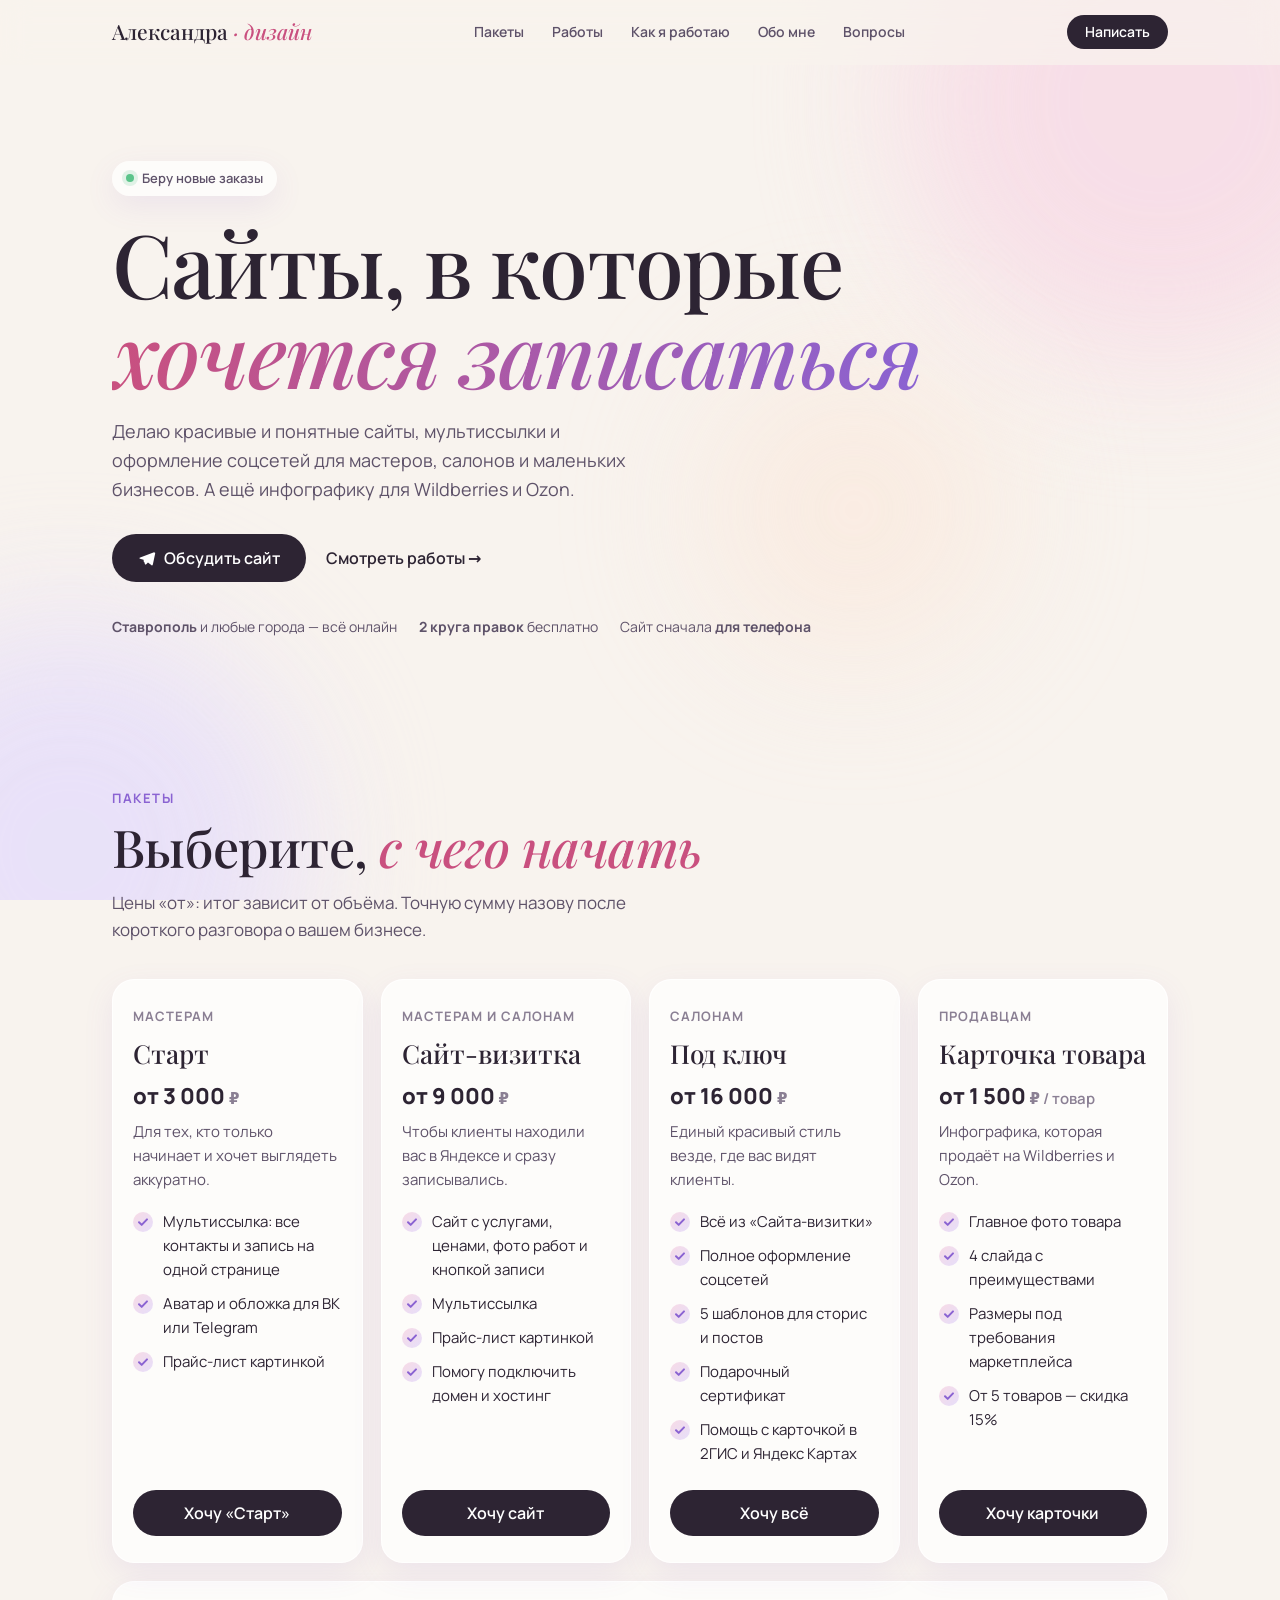
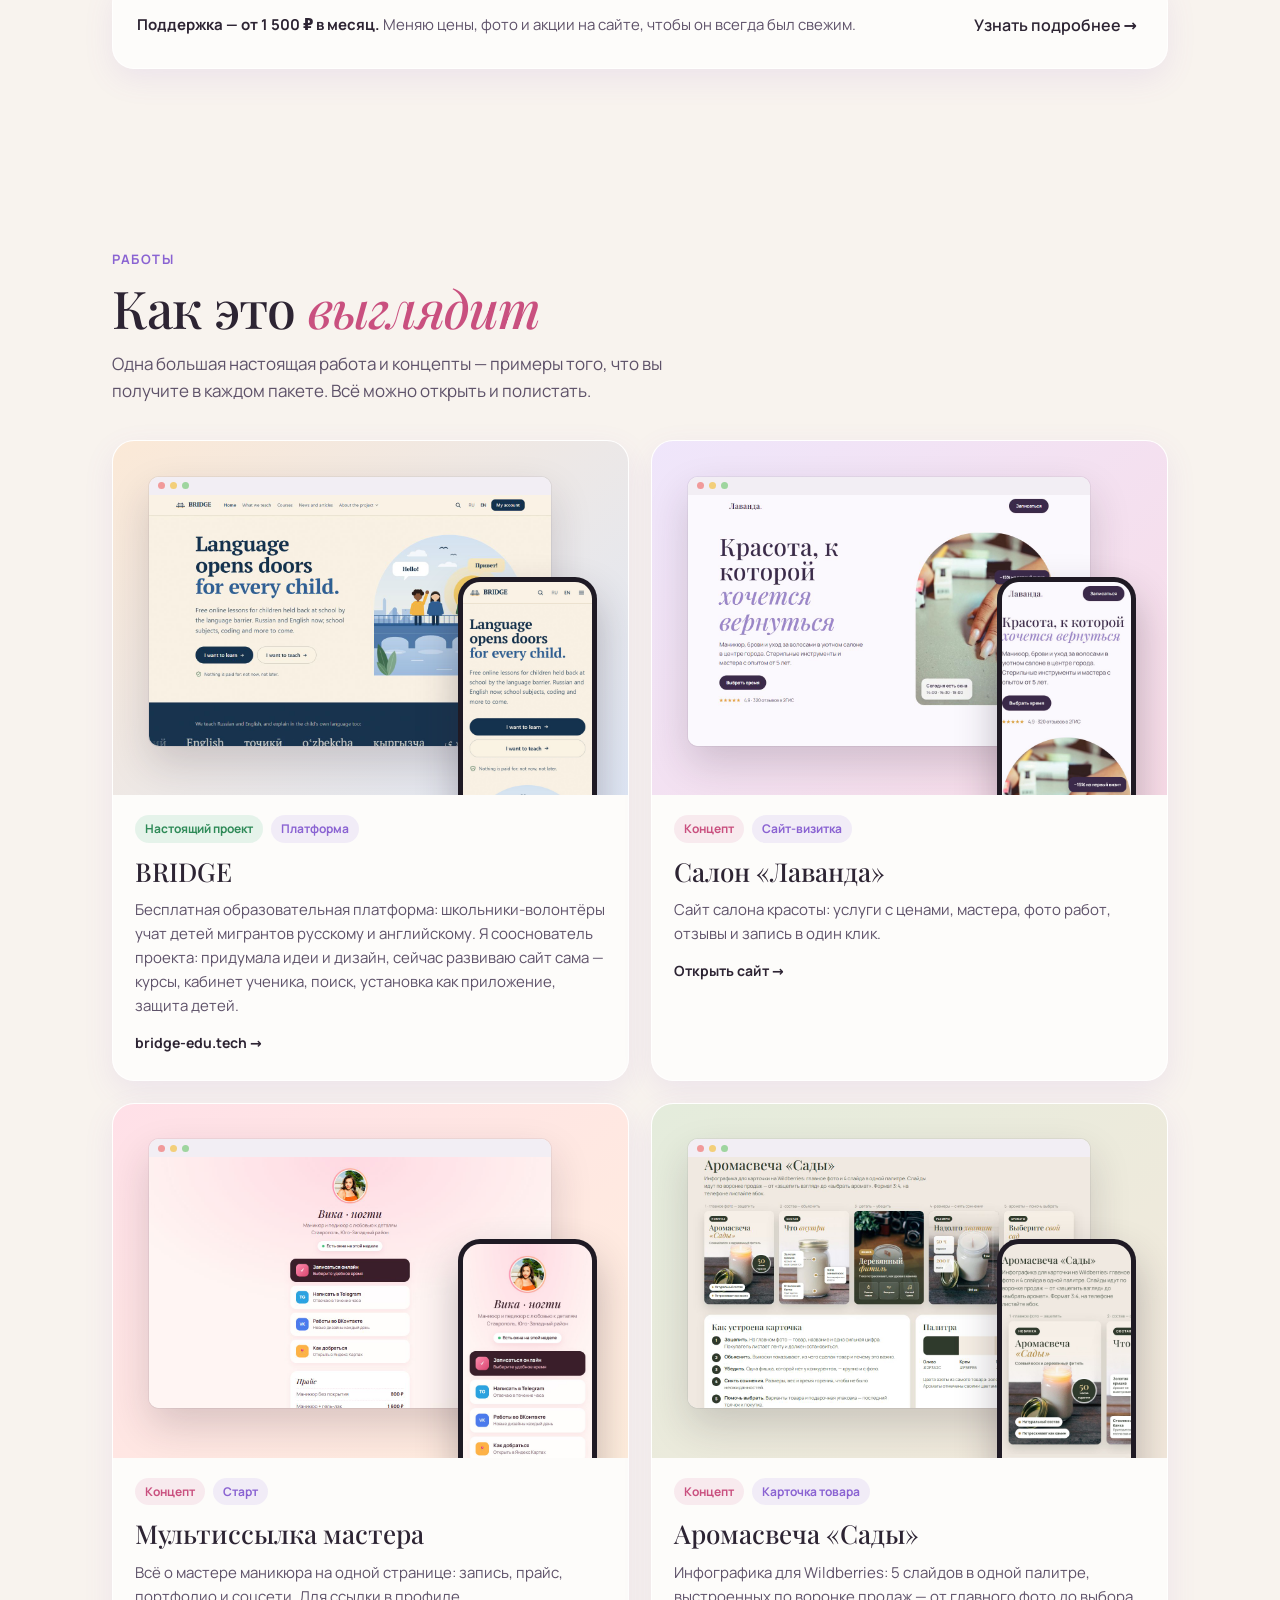
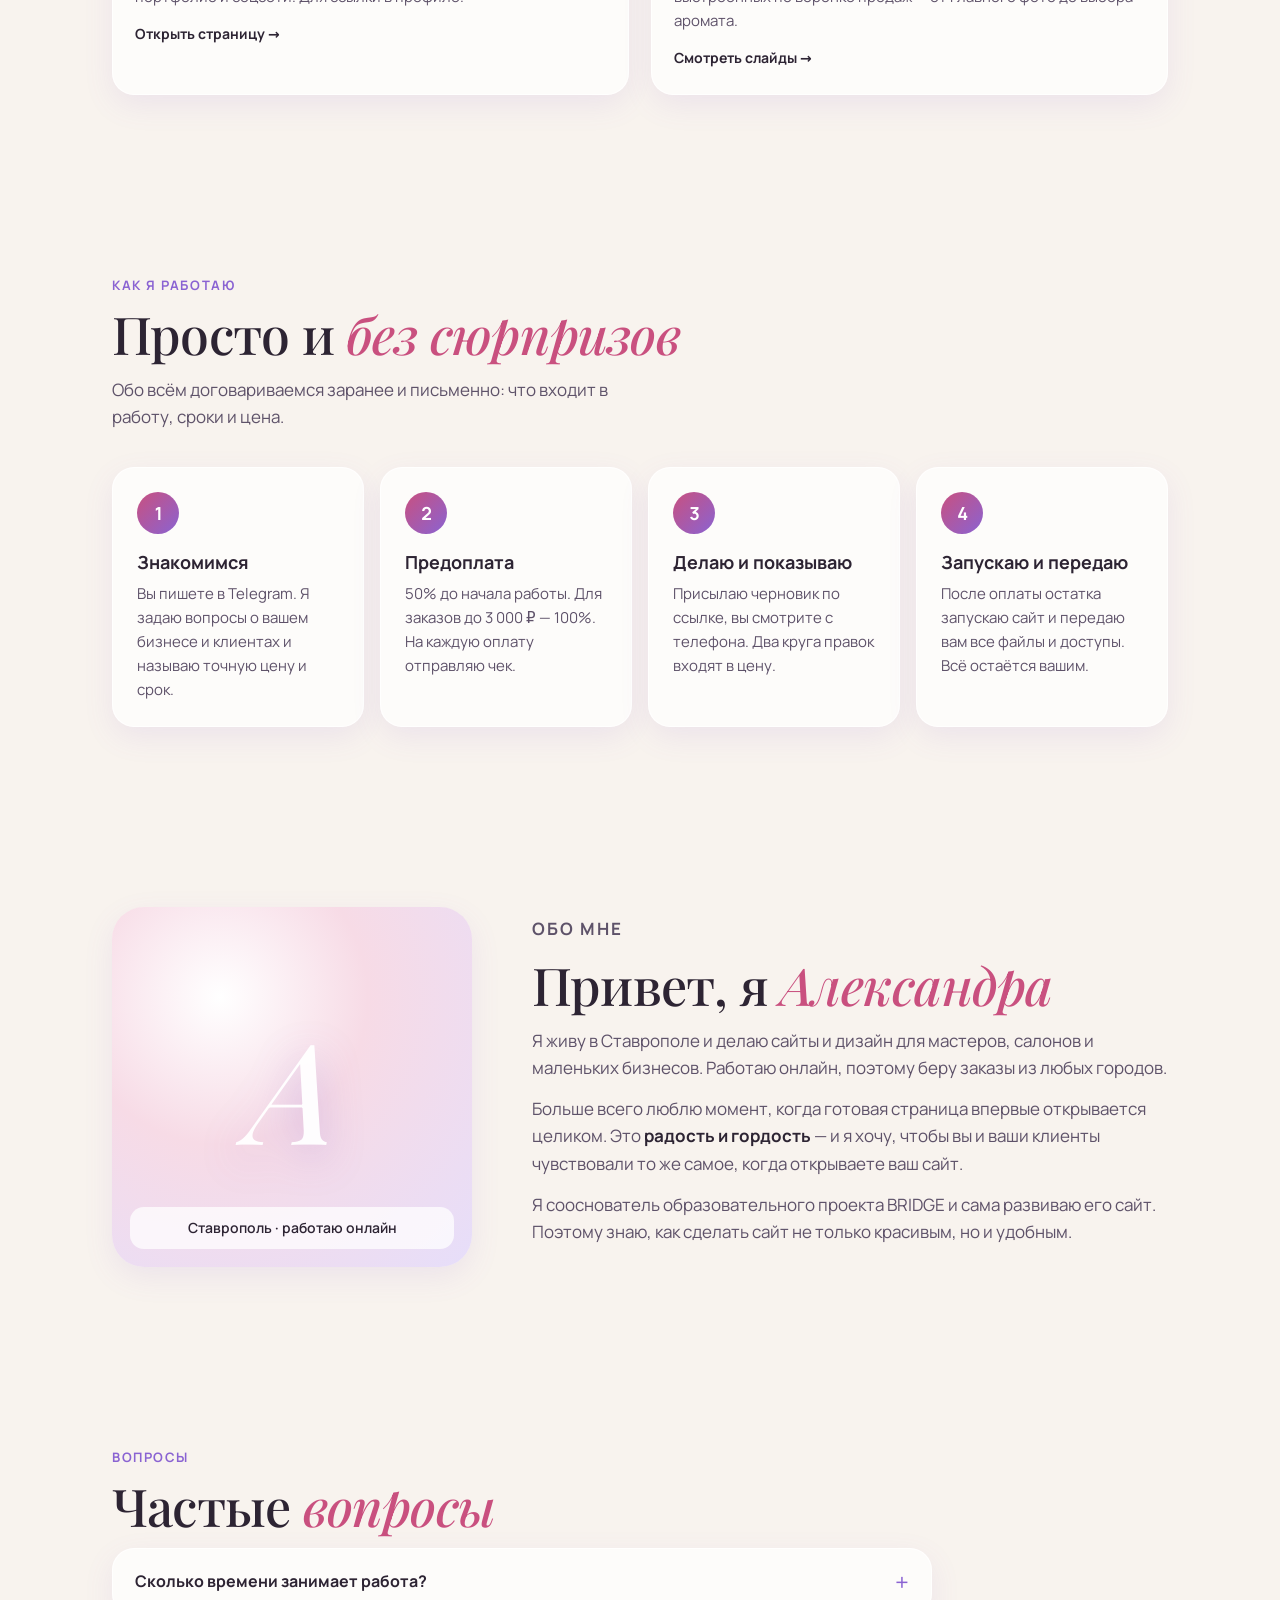
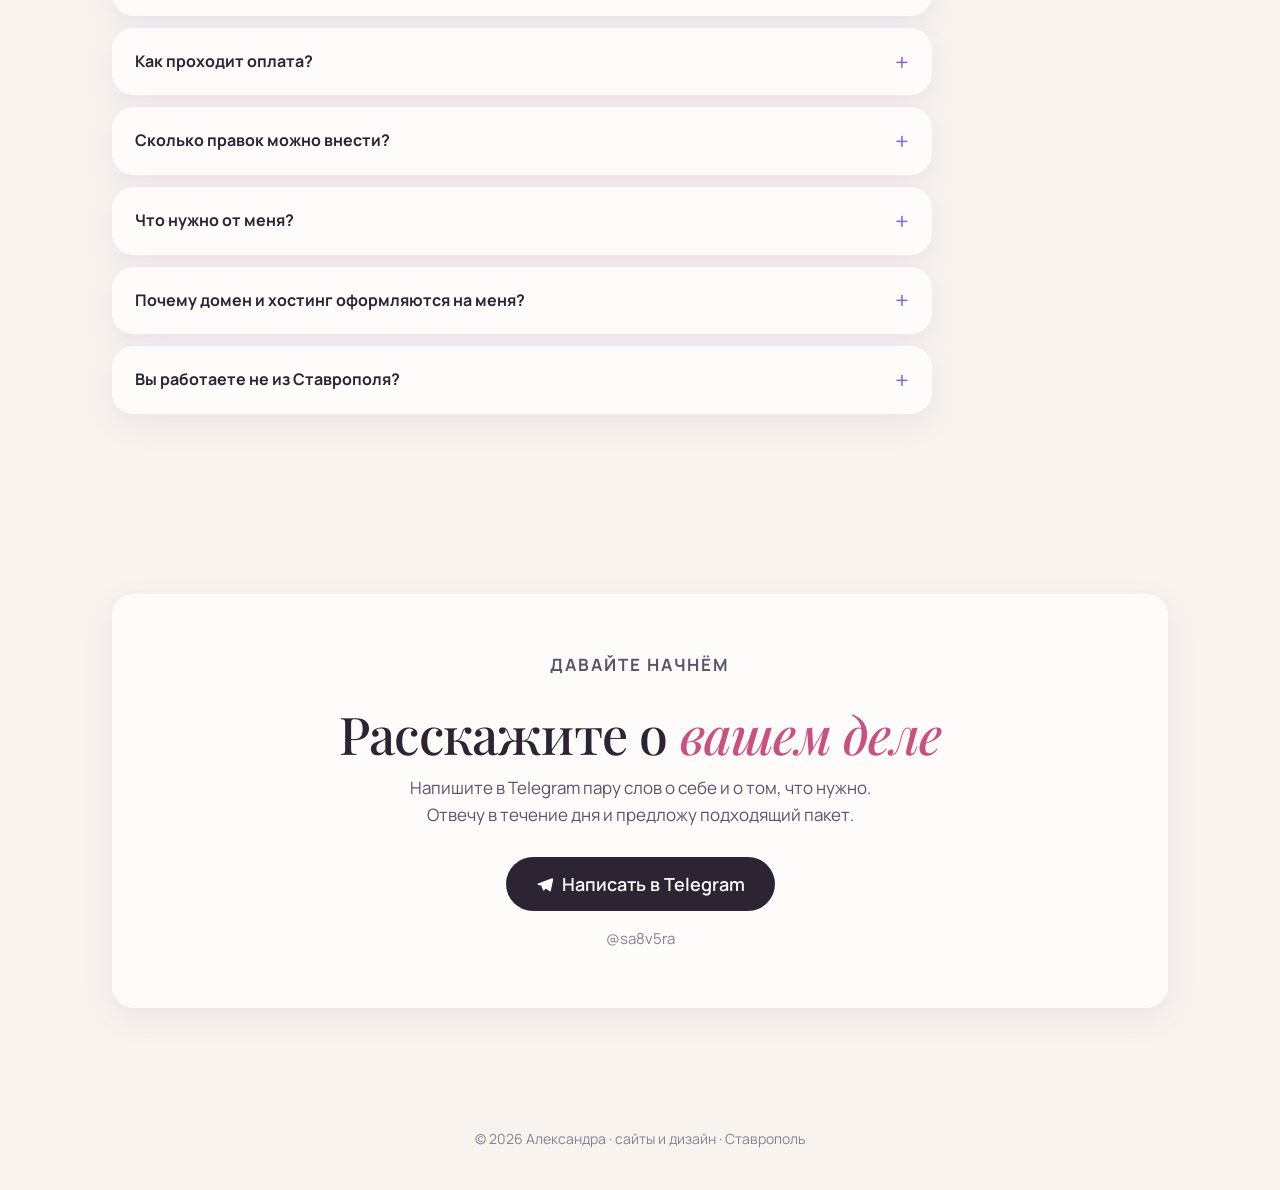
==== index.html @ 1913d943 "Portfolio site: packages, works and contact Co-Authored-By: Claude Opus 5.5 <noreply@anthropic.com>" ====
<!doctype html>
<html lang="ru">
<head>
  <meta charset="utf-8">
  <meta name="viewport" content="width=device-width, initial-scale=1">
  <title>Александра — сайты и дизайн для мастеров и салонов</title>
  <meta name="description" content="Красивые и понятные сайты, мультиссылки, оформление соцсетей и инфографика для маркетплейсов. Ставрополь и любые города.">
  <meta property="og:title" content="Александра — сайты, в которые хочется записаться">
  <meta property="og:description" content="Сайты и дизайн для мастеров, салонов и маленьких бизнесов. Ставрополь и любые города.">
  <meta property="og:type" content="website">
  <meta property="og:image" content="https://viellaswam1.github.io/img/og.jpg">
  <meta property="og:url" content="https://viellaswam1.github.io/">
  <meta name="theme-color" content="#f8f3ee">
  <link rel="icon" href="favicon.svg" type="image/svg+xml">
  <link rel="preload" href="fonts/playfair-display-cyrillic-500-normal.woff2" as="font" type="font/woff2" crossorigin>
  <link rel="preload" href="fonts/manrope-cyrillic-wght-normal.woff2" as="font" type="font/woff2" crossorigin>
  <link rel="stylesheet" href="styles.css">
</head>
<body>
  <div class="glow" aria-hidden="true"><span class="g1"></span><span class="g2"></span><span class="g3"></span></div>

  <header class="top" id="top">
    <div class="wrap">
      <a class="logo" href="#">Александра <em>· дизайн</em></a>
      <nav class="nav" aria-label="Разделы">
        <a href="#packs">Пакеты</a>
        <a href="#works">Работы</a>
        <a href="#how">Как я работаю</a>
        <a href="#about">Обо мне</a>
        <a href="#faq">Вопросы</a>
      </nav>
      <a class="btn" href="https://t.me/sa8v5ra" target="_blank" rel="noopener">Написать</a>
    </div>
  </header>

  <main>
    <section class="hero">
      <div class="wrap">
        <span class="badge reveal"><i></i>Беру новые заказы</span>
        <h1 class="reveal">Сайты, в которые<br><span class="shine">хочется записаться</span></h1>
        <p class="lead reveal">Делаю красивые и понятные сайты, мультиссылки и оформление соцсетей для мастеров, салонов и маленьких бизнесов. А ещё инфографику для Wildberries и Ozon.</p>
        <div class="actions reveal">
          <a class="btn" href="https://t.me/sa8v5ra" target="_blank" rel="noopener">
            <svg width="18" height="18" viewBox="0 0 24 24" fill="currentColor" aria-hidden="true"><path d="M21.4 4.2 2.9 11.3c-1.3.5-1.2 1.3-.2 1.6l4.7 1.5 1.8 5.6c.2.6.4.8.9.8.4 0 .6-.2.9-.5l2.3-2.2 4.8 3.5c.9.5 1.5.2 1.7-.8l3.1-14.7c.3-1.3-.5-1.9-1.5-1.4ZM9.6 14.1l8.6-7.8c.4-.3-.1-.5-.6-.2L7.3 13l.5 4.4 1.8-3.3Z"/></svg>
            Обсудить сайт
          </a>
          <a class="btn ghost" href="#works">Смотреть работы →</a>
        </div>
        <div class="facts reveal">
          <span><b>Ставрополь</b> и любые города — всё онлайн</span>
          <span><b>2 круга правок</b> бесплатно</span>
          <span>Сайт сначала <b>для телефона</b></span>
        </div>
      </div>
    </section>

    <section id="packs">
      <div class="wrap">
        <p class="eyebrow reveal">Пакеты</p>
        <h2 class="reveal">Выберите, <em>с чего начать</em></h2>
        <p class="section-lead reveal">Цены «от»: итог зависит от объёма. Точную сумму назову после короткого разговора о вашем бизнесе.</p>

        <div class="packs">
          <article class="card pack reveal">
            <span class="for">Мастерам</span>
            <h3>Старт</h3>
            <p class="price">от 3 000 <small>₽</small></p>
            <p class="who">Для тех, кто только начинает и хочет выглядеть аккуратно.</p>
            <ul>
              <li>Мультиссылка: все контакты и запись на одной странице</li>
              <li>Аватар и обложка для ВК или Telegram</li>
              <li>Прайс-лист картинкой</li>
            </ul>
            <a class="btn" href="https://t.me/sa8v5ra?text=Здравствуйте!%20Интересует%20пакет%20«Старт»" target="_blank" rel="noopener">Хочу «Старт»</a>
          </article>

          <article class="card pack reveal">
            <span class="for">Мастерам и салонам</span>
            <h3>Сайт-визитка</h3>
            <p class="price">от 9 000 <small>₽</small></p>
            <p class="who">Чтобы клиенты находили вас в Яндексе и сразу записывались.</p>
            <ul>
              <li>Сайт с услугами, ценами, фото работ и кнопкой записи</li>
              <li>Мультиссылка</li>
              <li>Прайс-лист картинкой</li>
              <li>Помогу подключить домен и хостинг</li>
            </ul>
            <a class="btn" href="https://t.me/sa8v5ra?text=Здравствуйте!%20Интересует%20пакет%20«Сайт-визитка»" target="_blank" rel="noopener">Хочу сайт</a>
          </article>

          <article class="card pack reveal">
            <span class="for">Салонам</span>
            <h3>Под ключ</h3>
            <p class="price">от 16 000 <small>₽</small></p>
            <p class="who">Единый красивый стиль везде, где вас видят клиенты.</p>
            <ul>
              <li>Всё из «Сайта-визитки»</li>
              <li>Полное оформление соцсетей</li>
              <li>5 шаблонов для сторис и постов</li>
              <li>Подарочный сертификат</li>
              <li>Помощь с карточкой в 2ГИС и Яндекс Картах</li>
            </ul>
            <a class="btn" href="https://t.me/sa8v5ra?text=Здравствуйте!%20Интересует%20пакет%20«Под%20ключ»" target="_blank" rel="noopener">Хочу всё</a>
          </article>

          <article class="card pack reveal">
            <span class="for">Продавцам</span>
            <h3>Карточка товара</h3>
            <p class="price">от 1 500 <small>₽ / товар</small></p>
            <p class="who">Инфографика, которая продаёт на Wildberries и Ozon.</p>
            <ul>
              <li>Главное фото товара</li>
              <li>4 слайда с преимуществами</li>
              <li>Размеры под требования маркетплейса</li>
              <li>От 5 товаров — скидка 15%</li>
            </ul>
            <a class="btn" href="https://t.me/sa8v5ra?text=Здравствуйте!%20Интересует%20инфографика%20для%20карточек" target="_blank" rel="noopener">Хочу карточки</a>
          </article>
        </div>

        <div class="card extra reveal">
          <p><b>Поддержка — от 1 500 ₽ в месяц.</b> Меняю цены, фото и акции на сайте, чтобы он всегда был свежим.</p>
          <a class="btn ghost" href="https://t.me/sa8v5ra?text=Здравствуйте!%20Интересует%20поддержка%20сайта" target="_blank" rel="noopener">Узнать подробнее →</a>
        </div>
      </div>
    </section>

    <section id="works">
      <div class="wrap">
        <p class="eyebrow reveal">Работы</p>
        <h2 class="reveal">Как это <em>выглядит</em></h2>
        <p class="section-lead reveal">Одна большая настоящая работа и концепты — примеры того, что вы получите в каждом пакете. Всё можно открыть и полистать.</p>

        <div class="works">
          <a class="card work reveal" href="https://bridge-edu.tech" target="_blank" rel="noopener">
            <div class="shot" style="--bg:linear-gradient(140deg,#fbe9d7,#dfe7f5)">
              <div class="laptop"><div class="bar"><i></i><i></i><i></i></div><img src="img/bridge-d.jpg" alt="Главная страница платформы BRIDGE на компьютере" width="1280" height="800"></div>
              <div class="phone"><img src="img/bridge-m.jpg" alt="Главная страница платформы BRIDGE на телефоне" width="780" height="1560"></div>
            </div>
            <div class="body">
              <div class="kind"><span class="chip real">Настоящий проект</span><span class="chip">Платформа</span></div>
              <h3>BRIDGE</h3>
              <p>Бесплатная образовательная платформа: школьники-волонтёры учат детей мигрантов русскому и английскому. Я сооснователь проекта: придумала идеи и дизайн, сейчас развиваю сайт сама — курсы, кабинет ученика, поиск, установка как приложение, защита детей.</p>
              <span class="more">bridge-edu.tech →</span>
            </div>
          </a>

          <a class="card work reveal" href="works/salon.html" target="_blank">
            <div class="shot" style="--bg:linear-gradient(140deg,#efe6fb,#f8dce7)">
              <div class="laptop"><div class="bar"><i></i><i></i><i></i></div><img src="img/salon-d.jpg" alt="Концепт сайта салона красоты «Лаванда» на компьютере" width="1280" height="800"></div>
              <div class="phone"><img src="img/salon-m.jpg" alt="Концепт сайта салона красоты «Лаванда» на телефоне" width="780" height="1560"></div>
            </div>
            <div class="body">
              <div class="kind"><span class="chip concept">Концепт</span><span class="chip">Сайт-визитка</span></div>
              <h3>Салон «Лаванда»</h3>
              <p>Сайт салона красоты: услуги с ценами, мастера, фото работ, отзывы и запись в один клик.</p>
              <span class="more">Открыть сайт →</span>
            </div>
          </a>

          <a class="card work reveal" href="works/link.html" target="_blank">
            <div class="shot" style="--bg:linear-gradient(140deg,#ffe0e8,#ffeedd)">
              <div class="laptop"><div class="bar"><i></i><i></i><i></i></div><img src="img/link-d.jpg" alt="Концепт мультиссылки мастера маникюра на компьютере" width="1280" height="800"></div>
              <div class="phone"><img src="img/link-m.jpg" alt="Концепт мультиссылки мастера маникюра на телефоне" width="780" height="1560"></div>
            </div>
            <div class="body">
              <div class="kind"><span class="chip concept">Концепт</span><span class="chip">Старт</span></div>
              <h3>Мультиссылка мастера</h3>
              <p>Всё о мастере маникюра на одной странице: запись, прайс, портфолио и соцсети. Для ссылки в профиле.</p>
              <span class="more">Открыть страницу →</span>
            </div>
          </a>

          <a class="card work reveal" href="works/card.html" target="_blank">
            <div class="shot" style="--bg:linear-gradient(140deg,#e4ecdc,#f3e9dc)">
              <div class="laptop"><div class="bar"><i></i><i></i><i></i></div><img src="img/card-d.jpg" alt="Концепт инфографики для карточки товара на компьютере" width="1280" height="800"></div>
              <div class="phone"><img src="img/card-m.jpg" alt="Концепт инфографики для карточки товара на телефоне" width="780" height="1560"></div>
            </div>
            <div class="body">
              <div class="kind"><span class="chip concept">Концепт</span><span class="chip">Карточка товара</span></div>
              <h3>Аромасвеча «Сады»</h3>
              <p>Инфографика для Wildberries: 5 слайдов в одной палитре, выстроенных по воронке продаж — от главного фото до выбора аромата.</p>
              <span class="more">Смотреть слайды →</span>
            </div>
          </a>
        </div>
      </div>
    </section>

    <section id="how">
      <div class="wrap">
        <p class="eyebrow reveal">Как я работаю</p>
        <h2 class="reveal">Просто и <em>без сюрпризов</em></h2>
        <p class="section-lead reveal">Обо всём договариваемся заранее и письменно: что входит в работу, сроки и цена.</p>
        <div class="steps">
          <div class="card step reveal"><div class="n">1</div><h3>Знакомимся</h3><p>Вы пишете в Telegram. Я задаю вопросы о вашем бизнесе и клиентах и называю точную цену и срок.</p></div>
          <div class="card step reveal"><div class="n">2</div><h3>Предоплата</h3><p>50% до начала работы. Для заказов до 3 000 ₽ — 100%. На каждую оплату отправляю чек.</p></div>
          <div class="card step reveal"><div class="n">3</div><h3>Делаю и показываю</h3><p>Присылаю черновик по ссылке, вы смотрите с телефона. Два круга правок входят в цену.</p></div>
          <div class="card step reveal"><div class="n">4</div><h3>Запускаю и передаю</h3><p>После оплаты остатка запускаю сайт и передаю вам все файлы и доступы. Всё остаётся вашим.</p></div>
        </div>
      </div>
    </section>

    <section id="about">
      <div class="wrap about">
        <div class="portrait reveal" aria-hidden="true"><span>А</span><small>Ставрополь · работаю онлайн</small></div>
        <div>
          <p class="eyebrow reveal">Обо мне</p>
          <h2 class="reveal">Привет, я <em>Александра</em></h2>
          <p class="reveal">Я живу в Ставрополе и делаю сайты и дизайн для мастеров, салонов и маленьких бизнесов. Работаю онлайн, поэтому беру заказы из любых городов.</p>
          <p class="reveal">Больше всего люблю момент, когда готовая страница впервые открывается целиком. Это <strong>радость и гордость</strong> — и я хочу, чтобы вы и ваши клиенты чувствовали то же самое, когда открываете ваш сайт.</p>
          <p class="reveal">Я сооснователь образовательного проекта BRIDGE и сама развиваю его сайт. Поэтому знаю, как сделать сайт не только красивым, но и удобным.</p>
        </div>
      </div>
    </section>

    <section id="faq">
      <div class="wrap">
        <p class="eyebrow reveal">Вопросы</p>
        <h2 class="reveal">Частые <em>вопросы</em></h2>
        <div class="faq">
          <details class="card reveal"><summary>Сколько времени занимает работа?</summary><p>«Старт» — 1–2 дня. «Сайт-визитка» — 3–7 дней. «Под ключ» — 1–2 недели. Карточка товара — около дня на один товар. Точный срок называю до начала работы.</p></details>
          <details class="card reveal"><summary>Как проходит оплата?</summary><p>50% до начала работы и 50% перед запуском. Заказы до 3 000 ₽ оплачиваются сразу полностью. Работаю как самозанятая и на каждую оплату отправляю чек.</p></details>
          <details class="card reveal"><summary>Сколько правок можно внести?</summary><p>Два круга правок входят в цену. Удобнее всего собрать все замечания одним списком. Если после этого захочется что-то большое и новое — обсудим доплату заранее.</p></details>
          <details class="card reveal"><summary>Что нужно от меня?</summary><p>Ответы на несколько вопросов о бизнесе, список услуг с ценами, контакты и хорошие фото работ. С текстами помогу: можно просто рассказать своими словами.</p></details>
          <details class="card reveal"><summary>Почему домен и хостинг оформляются на меня?</summary><p>Так сайт полностью принадлежит вам. Вы не зависите от меня: все доступы у вас, а я помогаю всё подключить. Домен и хостинг стоят примерно 200–900 ₽ в год и 100–300 ₽ в месяц.</p></details>
          <details class="card reveal"><summary>Вы работаете не из Ставрополя?</summary><p>Да, я работаю онлайн: всё обсуждаем в Telegram, а черновики вы смотрите по ссылке с телефона.</p></details>
        </div>
      </div>
    </section>

    <section id="contact">
      <div class="wrap">
        <div class="card contact reveal">
          <p class="eyebrow">Давайте начнём</p>
          <h2>Расскажите о <em>вашем деле</em></h2>
          <p>Напишите в Telegram пару слов о себе и о том, что нужно. Отвечу в течение дня и предложу подходящий пакет.</p>
          <a class="btn" href="https://t.me/sa8v5ra" target="_blank" rel="noopener">
            <svg width="18" height="18" viewBox="0 0 24 24" fill="currentColor" aria-hidden="true"><path d="M21.4 4.2 2.9 11.3c-1.3.5-1.2 1.3-.2 1.6l4.7 1.5 1.8 5.6c.2.6.4.8.9.8.4 0 .6-.2.9-.5l2.3-2.2 4.8 3.5c.9.5 1.5.2 1.7-.8l3.1-14.7c.3-1.3-.5-1.9-1.5-1.4ZM9.6 14.1l8.6-7.8c.4-.3-.1-.5-.6-.2L7.3 13l.5 4.4 1.8-3.3Z"/></svg>
            Написать в Telegram
          </a>
          <span class="handle">@sa8v5ra</span>
        </div>
      </div>
    </section>
  </main>

  <footer>
    <div class="wrap">© 2026 Александра · сайты и дизайн · Ставрополь</div>
  </footer>

  <a class="btn float" id="float" href="https://t.me/sa8v5ra" target="_blank" rel="noopener">Обсудить сайт в Telegram</a>

  <script src="script.js" defer></script>
</body>
</html>
---- styles.css ----
/* Fonts live in /fonts so the page loads fast in Russia without Google. */
@font-face { font-family: "Playfair Display"; font-style: normal; font-weight: 500; font-display: swap;
  src: url("fonts/playfair-display-cyrillic-500-normal.woff2") format("woff2");
  unicode-range: U+0301, U+0400-045F, U+0490-0491, U+04B0-04B1, U+2116; }
@font-face { font-family: "Playfair Display"; font-style: normal; font-weight: 500; font-display: swap;
  src: url("fonts/playfair-display-latin-500-normal.woff2") format("woff2");
  unicode-range: U+0000-00FF, U+0131, U+0152-0153, U+02BB-02BC, U+02C6, U+02DA, U+02DC, U+2000-206F, U+20AC, U+2122, U+2191, U+2193, U+2212, U+2215, U+FEFF, U+FFFD; }
@font-face { font-family: "Playfair Display"; font-style: italic; font-weight: 500; font-display: swap;
  src: url("fonts/playfair-display-cyrillic-500-italic.woff2") format("woff2");
  unicode-range: U+0301, U+0400-045F, U+0490-0491, U+04B0-04B1, U+2116; }
@font-face { font-family: "Playfair Display"; font-style: italic; font-weight: 500; font-display: swap;
  src: url("fonts/playfair-display-latin-500-italic.woff2") format("woff2");
  unicode-range: U+0000-00FF, U+0131, U+0152-0153, U+02BB-02BC, U+02C6, U+02DA, U+02DC, U+2000-206F, U+20AC, U+2122, U+2191, U+2193, U+2212, U+2215, U+FEFF, U+FFFD; }
@font-face { font-family: "Manrope"; font-style: normal; font-weight: 200 800; font-display: swap;
  src: url("fonts/manrope-cyrillic-wght-normal.woff2") format("woff2");
  unicode-range: U+0301, U+0400-045F, U+0490-0491, U+04B0-04B1, U+2116; }
@font-face { font-family: "Manrope"; font-style: normal; font-weight: 200 800; font-display: swap;
  src: url("fonts/manrope-latin-wght-normal.woff2") format("woff2");
  unicode-range: U+0000-00FF, U+0131, U+0152-0153, U+02BB-02BC, U+02C6, U+02DA, U+02DC, U+2000-206F, U+20AC, U+2122, U+2191, U+2193, U+2212, U+2215, U+FEFF, U+FFFD; }

:root {
  --cream: #f8f3ee;
  --ink: #2d2433;
  --ink-soft: #5e5269;
  --muted: #8a7f93;
  --pink: #c9507f;
  --violet: #8a63d2;
  --blush: #f7dbe6;
  --lilac: #e6defa;
  --card: rgba(255, 255, 255, .72);
  --line: rgba(45, 36, 51, .08);
  --shadow: 0 10px 30px rgba(138, 99, 210, .10);
  --shadow-lift: 0 18px 40px rgba(138, 99, 210, .18);
  --radius: 22px;
  --serif: "Playfair Display", Georgia, "Times New Roman", serif;
  --sans: "Manrope", system-ui, -apple-system, "Segoe UI", Roboto, sans-serif;
  --gutter: 20px;
  --max: 1120px;
}

* { box-sizing: border-box; }
html { scroll-behavior: smooth; -webkit-text-size-adjust: 100%; }
body {
  margin: 0;
  background: var(--cream);
  color: var(--ink);
  font-family: var(--sans);
  font-size: 16px;
  line-height: 1.6;
  overflow-x: hidden;
}
img { max-width: 100%; display: block; }
a { color: inherit; }
:focus-visible { outline: 2px solid var(--violet); outline-offset: 3px; border-radius: 6px; }

/* Soft floating glow in the background */
.glow { position: fixed; inset: 0; z-index: -1; pointer-events: none; overflow: hidden; }
.glow span {
  position: absolute; border-radius: 50%; filter: blur(70px); opacity: .85;
  animation: drift 22s ease-in-out infinite alternate;
}
.glow .g1 { width: 520px; height: 520px; background: var(--blush); top: -160px; right: -140px; }
.glow .g2 { width: 460px; height: 460px; background: var(--lilac); bottom: -180px; left: -160px; animation-delay: -8s; }
.glow .g3 { width: 300px; height: 300px; background: #fbe6d8; top: 40%; left: 55%; opacity: .55; animation-delay: -14s; }
@keyframes drift {
  from { transform: translate(0, 0) scale(1); }
  to   { transform: translate(-40px, 50px) scale(1.12); }
}

.wrap { width: 100%; max-width: var(--max); margin: 0 auto; padding: 0 var(--gutter); }

/* Header */
.top {
  position: sticky; top: 0; z-index: 20;
  backdrop-filter: blur(14px); -webkit-backdrop-filter: blur(14px);
  background: rgba(248, 243, 238, .72);
  border-bottom: 1px solid transparent;
  transition: border-color .3s;
}
.top.scrolled { border-bottom-color: var(--line); }
.top .wrap { display: flex; align-items: center; justify-content: space-between; height: 64px; }
.logo { font-family: var(--serif); font-size: 21px; text-decoration: none; }
.logo em { font-style: italic; color: var(--pink); }
.nav { display: none; gap: 28px; font-size: 14px; font-weight: 600; }
.nav a { text-decoration: none; color: var(--ink-soft); transition: color .2s; }
.nav a:hover { color: var(--ink); }
.top .btn { padding: 10px 18px; font-size: 14px; }

/* Buttons */
.btn {
  display: inline-flex; align-items: center; gap: 8px;
  padding: 15px 26px; border-radius: 999px; border: 0;
  background: var(--ink); color: #fff;
  font: 600 16px/1 var(--sans); text-decoration: none; cursor: pointer;
  transition: transform .25s, box-shadow .25s, background .25s;
}
.btn:hover { transform: translateY(-2px); box-shadow: 0 12px 26px rgba(45, 36, 51, .22); }
.btn.ghost { background: transparent; color: var(--ink); padding-left: 6px; padding-right: 6px; }
.btn.ghost:hover { box-shadow: none; color: var(--violet); }
.btn svg { width: 18px; height: 18px; flex: none; }

.shine {
  font-style: italic;
  background: linear-gradient(90deg, var(--pink), var(--violet), var(--pink));
  background-size: 200% auto;
  -webkit-background-clip: text; background-clip: text; color: transparent;
  animation: shine 8s linear infinite;
}
@keyframes shine { to { background-position: 200% center; } }

/* Hero */
.hero { padding: 56px 0 40px; }
.badge {
  display: inline-flex; align-items: center; gap: 8px;
  padding: 7px 14px; border-radius: 999px;
  background: var(--card); box-shadow: var(--shadow);
  font-size: 13px; font-weight: 600; color: var(--ink-soft);
}
.badge i { width: 8px; height: 8px; border-radius: 50%; background: #5bc48a; box-shadow: 0 0 0 4px rgba(91, 196, 138, .18); }
.hero h1 {
  font-family: var(--serif); font-weight: 500;
  font-size: clamp(42px, 11vw, 88px); line-height: 1.02; letter-spacing: -.02em;
  margin: 22px 0 20px;
}
.hero p.lead { font-size: 18px; color: var(--ink-soft); max-width: 560px; margin: 0 0 30px; }
.hero .actions { display: flex; flex-wrap: wrap; gap: 10px 14px; align-items: center; }
.hero .facts { display: flex; flex-wrap: wrap; gap: 10px 22px; margin-top: 34px; font-size: 14px; color: var(--ink-soft); }
.hero .facts b { color: inherit; font-weight: 700; }

/* Sections */
section { padding: 64px 0; }
.eyebrow { font-size: 13px; font-weight: 700; letter-spacing: .12em; text-transform: uppercase; color: var(--violet); margin: 0 0 10px; }
h2 { font-family: var(--serif); font-weight: 500; font-size: clamp(32px, 7vw, 52px); line-height: 1.08; letter-spacing: -.015em; margin: 0 0 14px; }
h2 em { font-style: italic; color: var(--pink); }
.section-lead { color: var(--ink-soft); max-width: 560px; margin: 0 0 36px; font-size: 17px; }

.card {
  background: var(--card); border: 1px solid rgba(255, 255, 255, .8);
  border-radius: var(--radius); box-shadow: var(--shadow);
  transition: transform .3s, box-shadow .3s;
}
.card:hover { transform: translateY(-4px); box-shadow: var(--shadow-lift); }

/* Packages */
.packs { display: grid; gap: 18px; }
.pack { padding: 28px 24px; display: flex; flex-direction: column; position: relative; }
.pack .for { font-size: 13px; font-weight: 700; color: var(--muted); text-transform: uppercase; letter-spacing: .08em; }
.pack h3 { font-family: var(--serif); font-weight: 500; font-size: 30px; margin: 6px 0 4px; }
.pack .price { font-size: 22px; font-weight: 800; margin: 0 0 6px; }
.pack .price small { font-size: 15px; font-weight: 600; color: var(--muted); }
.pack .who { color: var(--ink-soft); font-size: 15px; margin: 0 0 18px; }
.pack ul { list-style: none; padding: 0; margin: 0 0 24px; display: grid; gap: 10px; font-size: 15px; }
.pack li { padding-left: 30px; position: relative; }
/* One element: a soft circle with the tick drawn exactly in its centre */
.pack li::before {
  content: ""; position: absolute; left: 0; top: 2px; width: 20px; height: 20px; border-radius: 50%;
  background:
    url("data:image/svg+xml,%3Csvg xmlns='http://www.w3.org/2000/svg' viewBox='0 0 20 20'%3E%3Cpath d='M6 10.2l2.7 2.7L14 7.4' fill='none' stroke='%238a63d2' stroke-width='2' stroke-linecap='round' stroke-linejoin='round'/%3E%3C/svg%3E") center / 20px 20px no-repeat,
    linear-gradient(135deg, var(--blush), var(--lilac));
  transition: background .3s;
}
.pack .btn { margin-top: auto; width: 100%; justify-content: center; text-align: center; }

/* All packages are equal; the one under the mouse or finger lights up */
.pack { transition: transform .3s, box-shadow .3s, background .4s, color .3s; }
.pack:hover, .pack:focus-within, .pack.on {
  background: linear-gradient(160deg, #fff 0%, var(--blush) 55%, var(--lilac) 100%);
  transform: translateY(-6px); box-shadow: var(--shadow-lift);
}
.pack:hover .btn, .pack:focus-within .btn, .pack.on .btn {
  background: linear-gradient(90deg, var(--pink), var(--violet));
}
.pack:hover li::before, .pack:focus-within li::before, .pack.on li::before {
  background:
    url("data:image/svg+xml,%3Csvg xmlns='http://www.w3.org/2000/svg' viewBox='0 0 20 20'%3E%3Cpath d='M6 10.2l2.7 2.7L14 7.4' fill='none' stroke='%23fff' stroke-width='2' stroke-linecap='round' stroke-linejoin='round'/%3E%3C/svg%3E") center / 20px 20px no-repeat,
    linear-gradient(135deg, var(--pink), var(--violet));
}
.extra { margin-top: 18px; padding: 20px 24px; display: flex; flex-wrap: wrap; gap: 8px 18px; align-items: center; justify-content: space-between; }
.extra p { margin: 0; color: var(--ink-soft); font-size: 15px; }
.extra b { color: var(--ink); }

/* Works */
.works { display: grid; gap: 22px; }
.work { overflow: hidden; display: flex; flex-direction: column; text-decoration: none; }
/* Each work: a laptop window with a phone leaning on it */
.work .shot { aspect-ratio: 16 / 11; overflow: hidden; position: relative; background: var(--bg, #efe7f3); }
.work .laptop {
  position: absolute; left: 7%; top: 10%; width: 78%;
  border-radius: 10px; overflow: hidden; background: #fff;
  box-shadow: 0 18px 40px rgba(45, 36, 51, .18), 0 0 0 1px rgba(45, 36, 51, .06);
  transition: transform .6s;
}
.work .laptop .bar { height: 18px; display: flex; gap: 5px; align-items: center; padding: 0 9px; background: #f2eef4; }
.work .laptop .bar i { width: 7px; height: 7px; border-radius: 50%; background: #d9d1de; }
.work .laptop .bar i:first-child { background: #f19a9a; }
.work .laptop .bar i:nth-child(2) { background: #f3cf7a; }
.work .laptop .bar i:nth-child(3) { background: #9fd59f; }
.work .laptop img { width: 100%; height: auto; aspect-ratio: 16 / 10; object-fit: cover; object-position: top; }
.work .phone {
  position: absolute; right: 6%; bottom: -14%; width: 27%;
  border-radius: 22px; padding: 5px; background: #1f1a24;
  box-shadow: 0 20px 40px rgba(45, 36, 51, .3);
  transition: transform .6s;
}
.work .phone img { width: 100%; height: auto; aspect-ratio: 1 / 2; object-fit: cover; object-position: top; border-radius: 17px; }
.work:hover .laptop { transform: translateY(-6px); }
.work:hover .phone { transform: translateY(-14px) rotate(-2deg); }
.work .body { padding: 20px 22px 24px; }
.work .kind { display: flex; gap: 8px; flex-wrap: wrap; margin-bottom: 8px; }
.chip { font-size: 12px; font-weight: 700; padding: 4px 10px; border-radius: 999px; background: rgba(138, 99, 210, .1); color: var(--violet); }
.chip.real { background: rgba(91, 196, 138, .15); color: #2f8a58; }
.chip.concept { background: rgba(201, 80, 127, .1); color: var(--pink); }
.work h3 { font-family: var(--serif); font-weight: 500; font-size: 26px; margin: 0 0 6px; }
.work p { margin: 0 0 12px; color: var(--ink-soft); font-size: 15px; }
.work .more { font-weight: 700; font-size: 14px; }

/* Steps */
.steps { display: grid; gap: 16px; counter-reset: s; }
.step { padding: 24px; }
.step .n {
  width: 42px; height: 42px; border-radius: 50%; display: grid; place-items: center;
  font: 700 18px/1 var(--sans); font-variant-numeric: lining-nums tabular-nums; color: #fff;
  background: linear-gradient(135deg, var(--pink), var(--violet)); margin-bottom: 14px;
}
.step h3 { margin: 0 0 6px; font-size: 18px; }
.step p { margin: 0; color: var(--ink-soft); font-size: 15px; }

/* About */
.about { display: grid; gap: 28px; align-items: center; }
.about .portrait {
  aspect-ratio: 1; border-radius: 32px; max-width: 360px; width: 100%;
  background: radial-gradient(circle at 30% 25%, #fff 0, var(--blush) 40%, var(--lilac) 100%);
  display: grid; place-items: center; position: relative; overflow: hidden; box-shadow: var(--shadow);
}
.about .portrait span { font-family: var(--serif); font-style: italic; font-size: 140px; line-height: 1; color: rgba(255,255,255,.95); text-shadow: 0 10px 40px rgba(138, 99, 210, .35); }
.about .portrait small {
  position: absolute; bottom: 18px; left: 18px; right: 18px; text-align: center;
  padding: 10px; border-radius: 14px; background: rgba(255,255,255,.75); font-size: 14px; font-weight: 600;
}
.about p { color: var(--ink-soft); font-size: 17px; margin: 0 0 14px; }
.about p strong { color: var(--ink); }

/* FAQ */
.faq { display: grid; gap: 12px; max-width: 820px; }
.faq details { padding: 0; }
.faq summary {
  list-style: none; cursor: pointer; padding: 20px 56px 20px 22px; font-weight: 700; font-size: 16px; position: relative;
}
.faq summary::-webkit-details-marker { display: none; }
.faq summary::after {
  content: "+"; position: absolute; right: 22px; top: 50%; transform: translateY(-50%);
  font-size: 24px; font-weight: 400; color: var(--violet); transition: transform .3s;
}
.faq details[open] summary::after { transform: translateY(-50%) rotate(45deg); }
.faq details p { margin: 0; padding: 0 22px 20px; color: var(--ink-soft); font-size: 15px; }
.faq .card:hover { transform: none; }

/* Contact */
.contact { text-align: center; padding: 56px 24px; }
.contact h2 { margin-bottom: 12px; }
.contact p { color: var(--ink-soft); max-width: 480px; margin: 0 auto 28px; font-size: 17px; }
.contact .btn { font-size: 18px; padding: 18px 30px; }
.contact .handle { display: block; margin-top: 16px; color: var(--muted); font-size: 15px; }

footer { padding: 30px 0 110px; color: var(--muted); font-size: 14px; text-align: center; }

/* Floating Telegram button on phones */
.float {
  position: fixed; left: var(--gutter); right: var(--gutter); bottom: 16px; z-index: 30;
  justify-content: center; box-shadow: 0 14px 30px rgba(45, 36, 51, .3);
  transform: translateY(140%); transition: transform .4s;
}
.float.show { transform: translateY(0); }
.float:hover { transform: translateY(-2px); }

/* Reveal on scroll */
.reveal { opacity: 0; transform: translateY(24px); transition: opacity .8s ease, transform .8s ease; }
.reveal.in { opacity: 1; transform: none; }

@media (min-width: 700px) {
  :root { --gutter: 32px; }
  .packs { grid-template-columns: repeat(2, 1fr); }
  .works { grid-template-columns: repeat(2, 1fr); }
  .steps { grid-template-columns: repeat(2, 1fr); }
  .float { display: none; }
  footer { padding-bottom: 40px; }
}
@media (min-width: 1000px) {
  .nav { display: flex; }
  .hero { padding: 96px 0 60px; }
  section { padding: 90px 0; }
  .packs { grid-template-columns: repeat(4, 1fr); }
  .pack { padding: 26px 20px; }
  .pack h3 { font-size: 26px; }
  .steps { grid-template-columns: repeat(4, 1fr); }
  .about { grid-template-columns: 360px 1fr; gap: 60px; }
}

@media (prefers-reduced-motion: reduce) {
  *, *::before, *::after { animation: none !important; transition: none !important; }
  .reveal { opacity: 1; transform: none; }
  html { scroll-behavior: auto; }
}

/* Very narrow phones: keep the logo on one line */
.logo { white-space: nowrap; }
@media (max-width: 360px) {
  .logo { font-size: 17px; }
  .top .btn { padding: 9px 14px; font-size: 13px; }
}
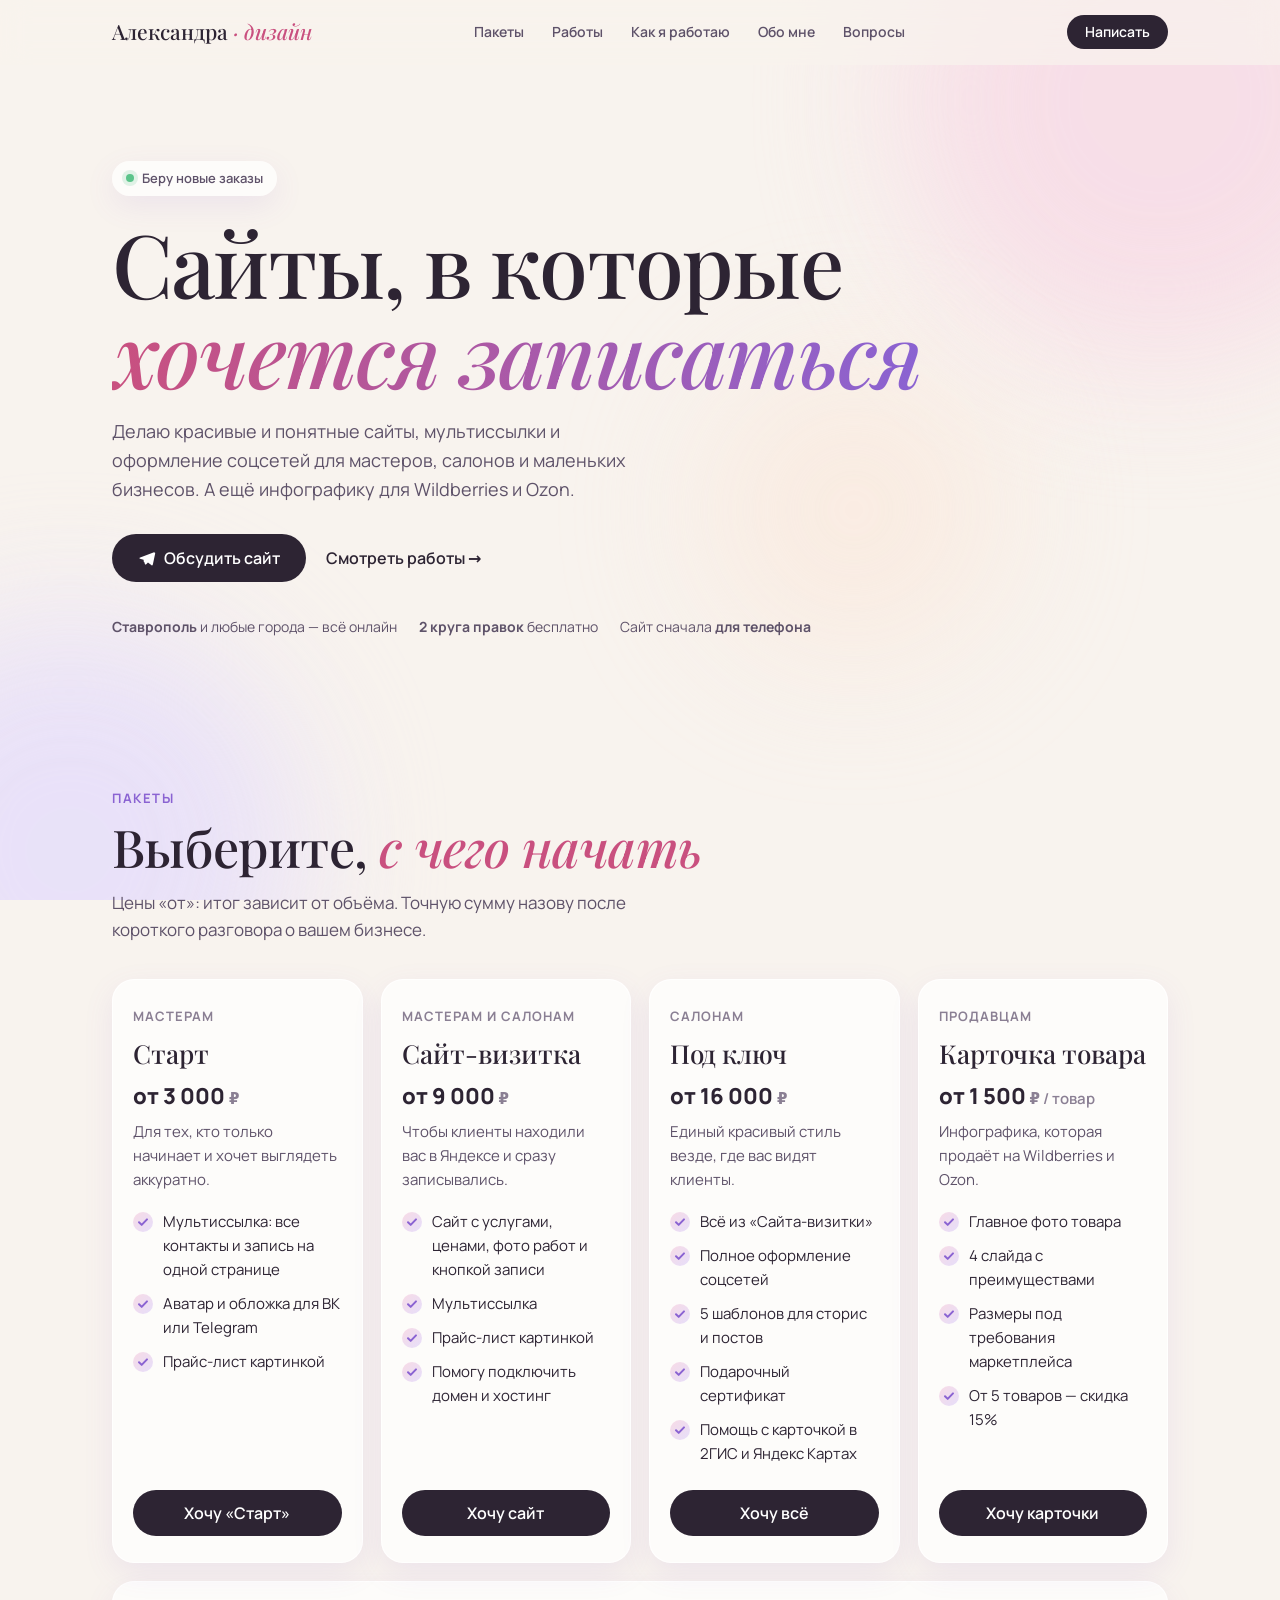
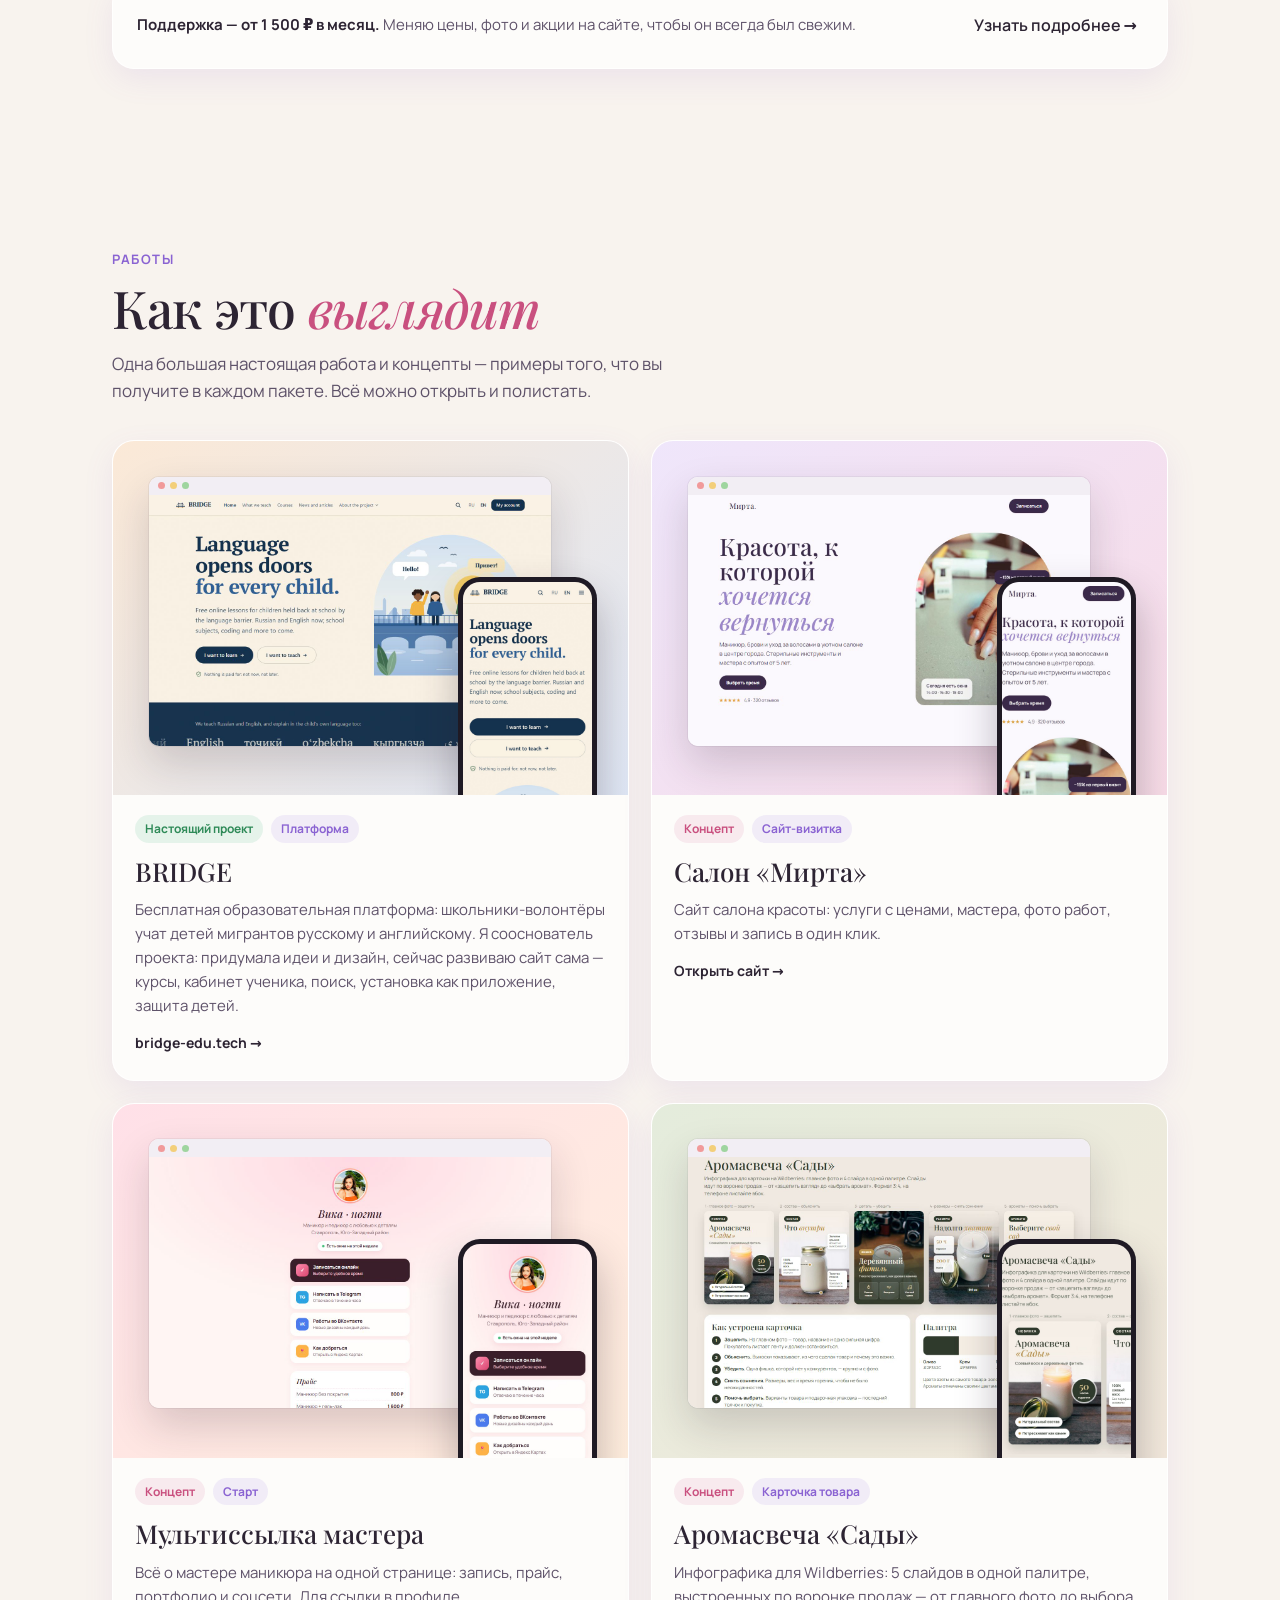
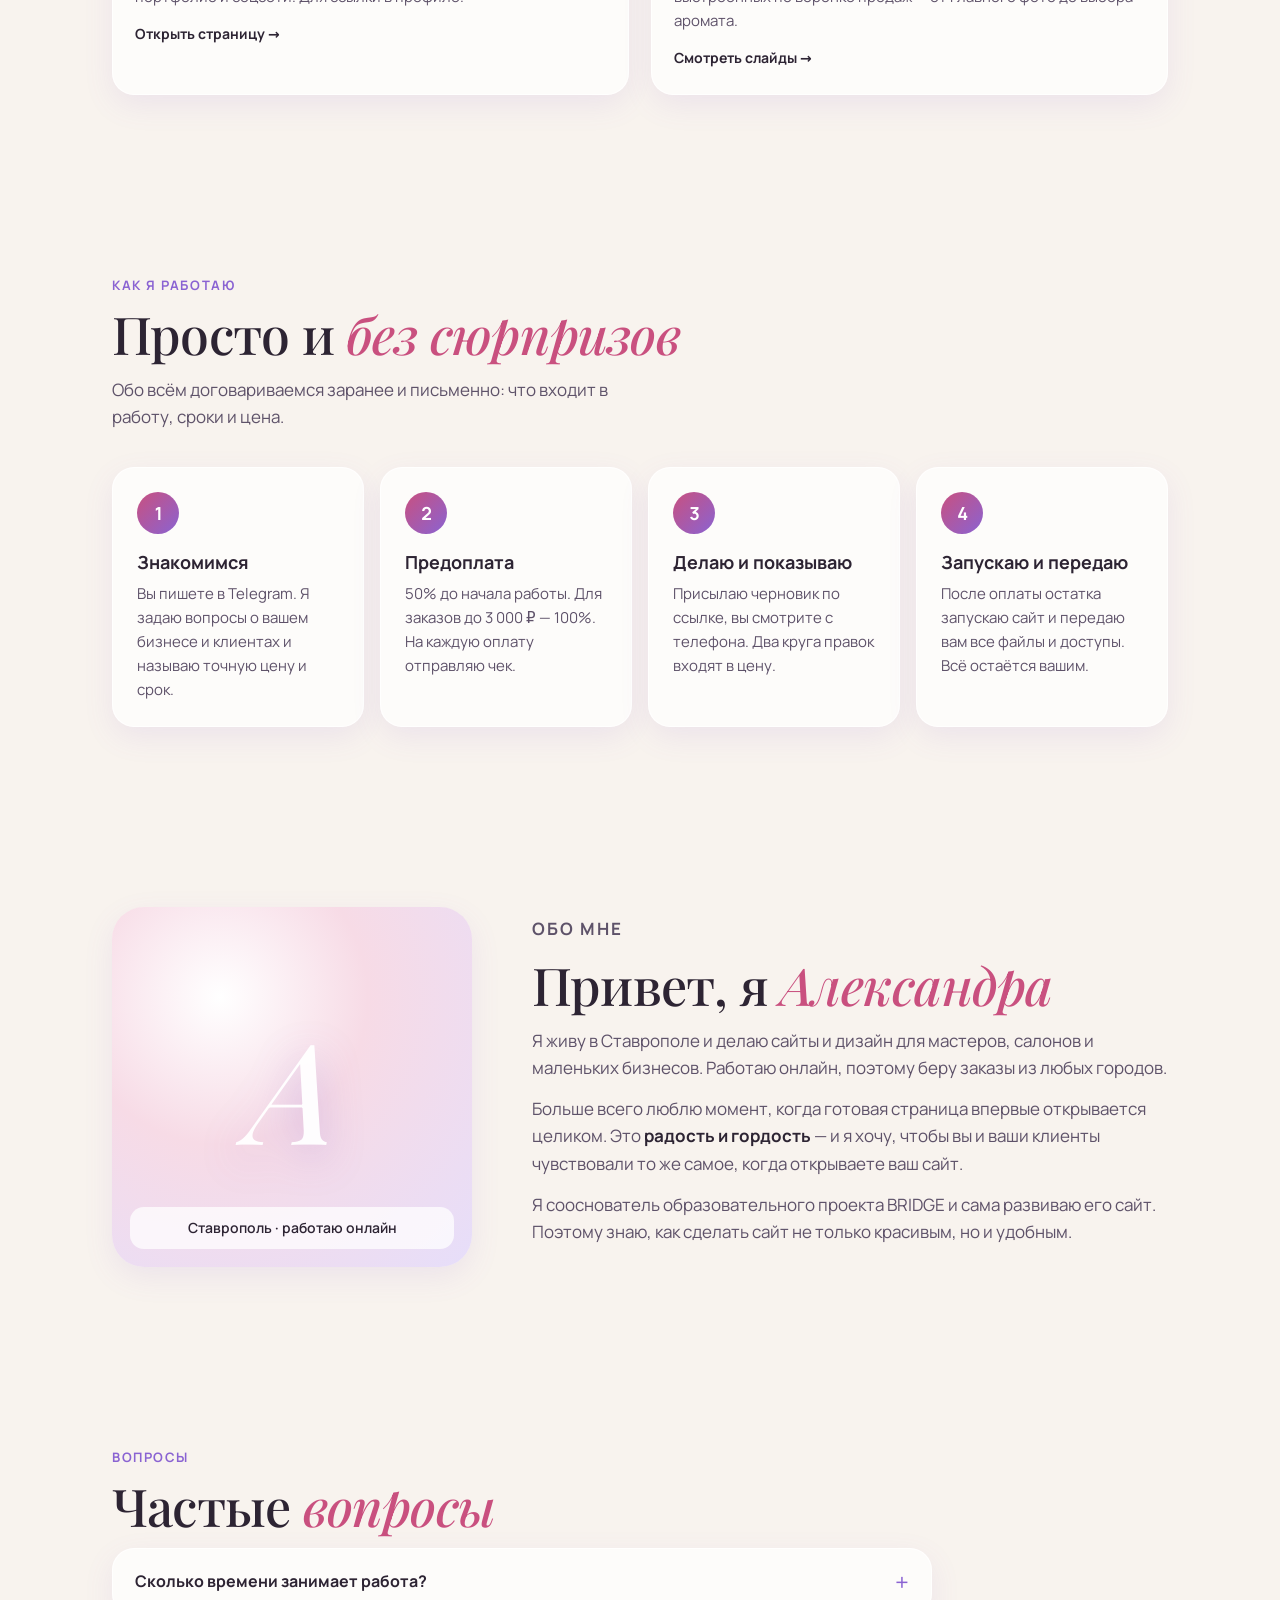
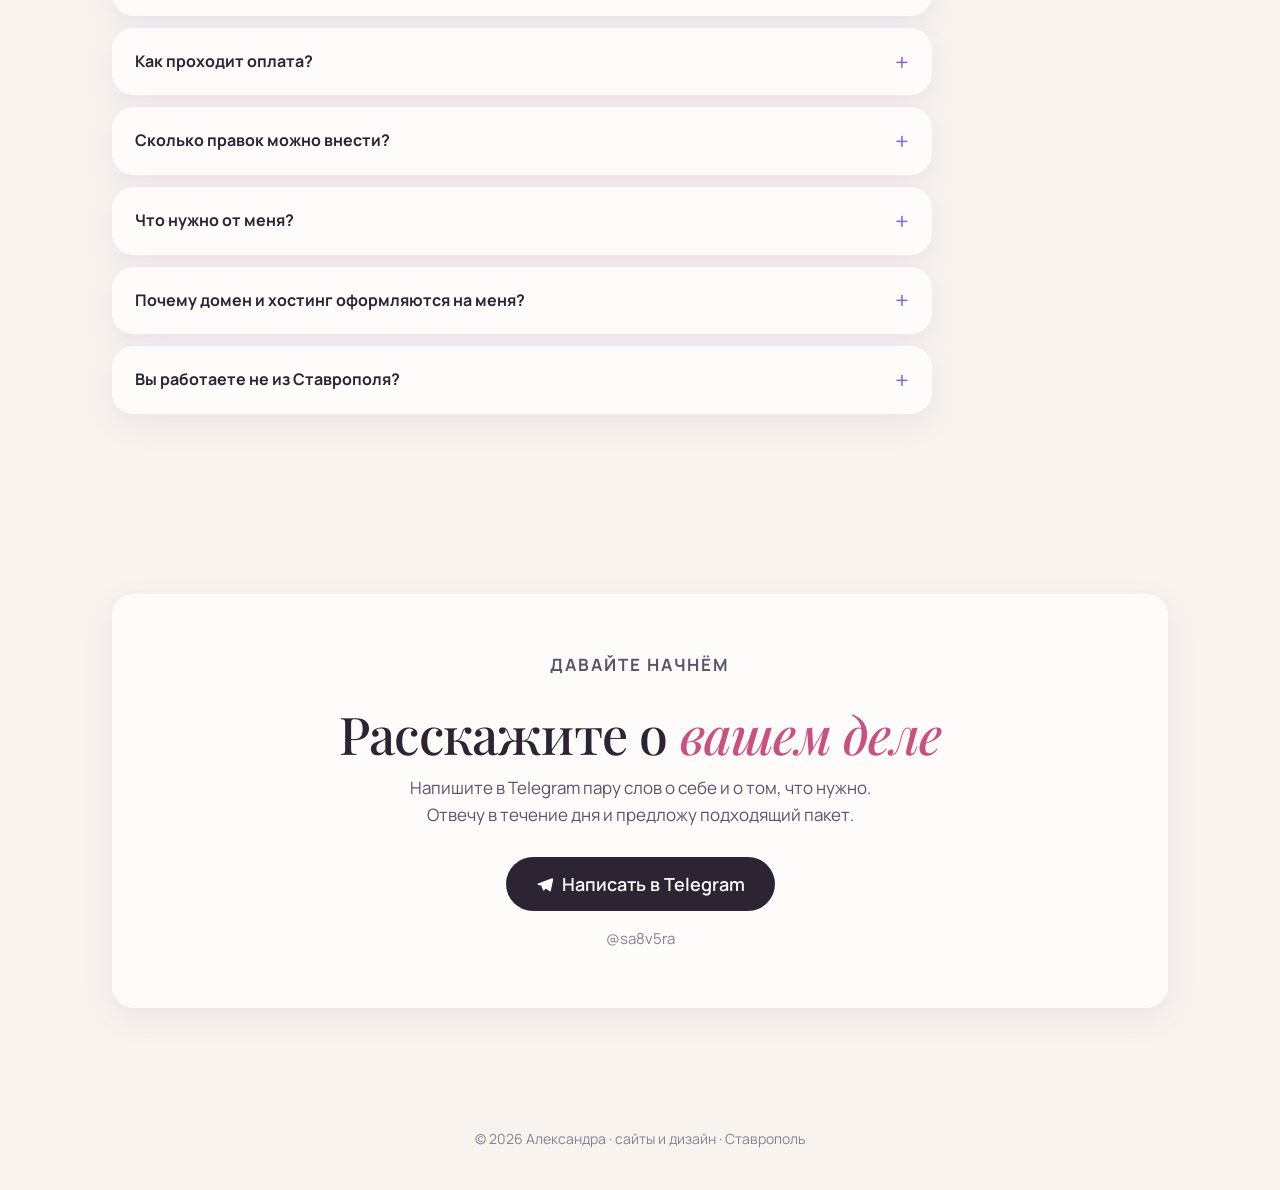
==== commit 570dd9f7: "Point callouts at the jar parts and rename the salon concept A real salon with the old name exists i" ====
--- a/index.html
+++ b/index.html
@@ -147,12 +147,12 @@
 
           <a class="card work reveal" href="works/salon.html" target="_blank">
             <div class="shot" style="--bg:linear-gradient(140deg,#efe6fb,#f8dce7)">
-              <div class="laptop"><div class="bar"><i></i><i></i><i></i></div><img src="img/salon-d.jpg" alt="Концепт сайта салона красоты «Лаванда» на компьютере" width="1280" height="800"></div>
-              <div class="phone"><img src="img/salon-m.jpg" alt="Концепт сайта салона красоты «Лаванда» на телефоне" width="780" height="1560"></div>
+              <div class="laptop"><div class="bar"><i></i><i></i><i></i></div><img src="img/salon-d.jpg" alt="Концепт сайта салона красоты «Мирта» на компьютере" width="1280" height="800"></div>
+              <div class="phone"><img src="img/salon-m.jpg" alt="Концепт сайта салона красоты «Мирта» на телефоне" width="780" height="1560"></div>
             </div>
             <div class="body">
               <div class="kind"><span class="chip concept">Концепт</span><span class="chip">Сайт-визитка</span></div>
-              <h3>Салон «Лаванда»</h3>
+              <h3>Салон «Мирта»</h3>
               <p>Сайт салона красоты: услуги с ценами, мастера, фото работ, отзывы и запись в один клик.</p>
               <span class="more">Открыть сайт →</span>
             </div>
